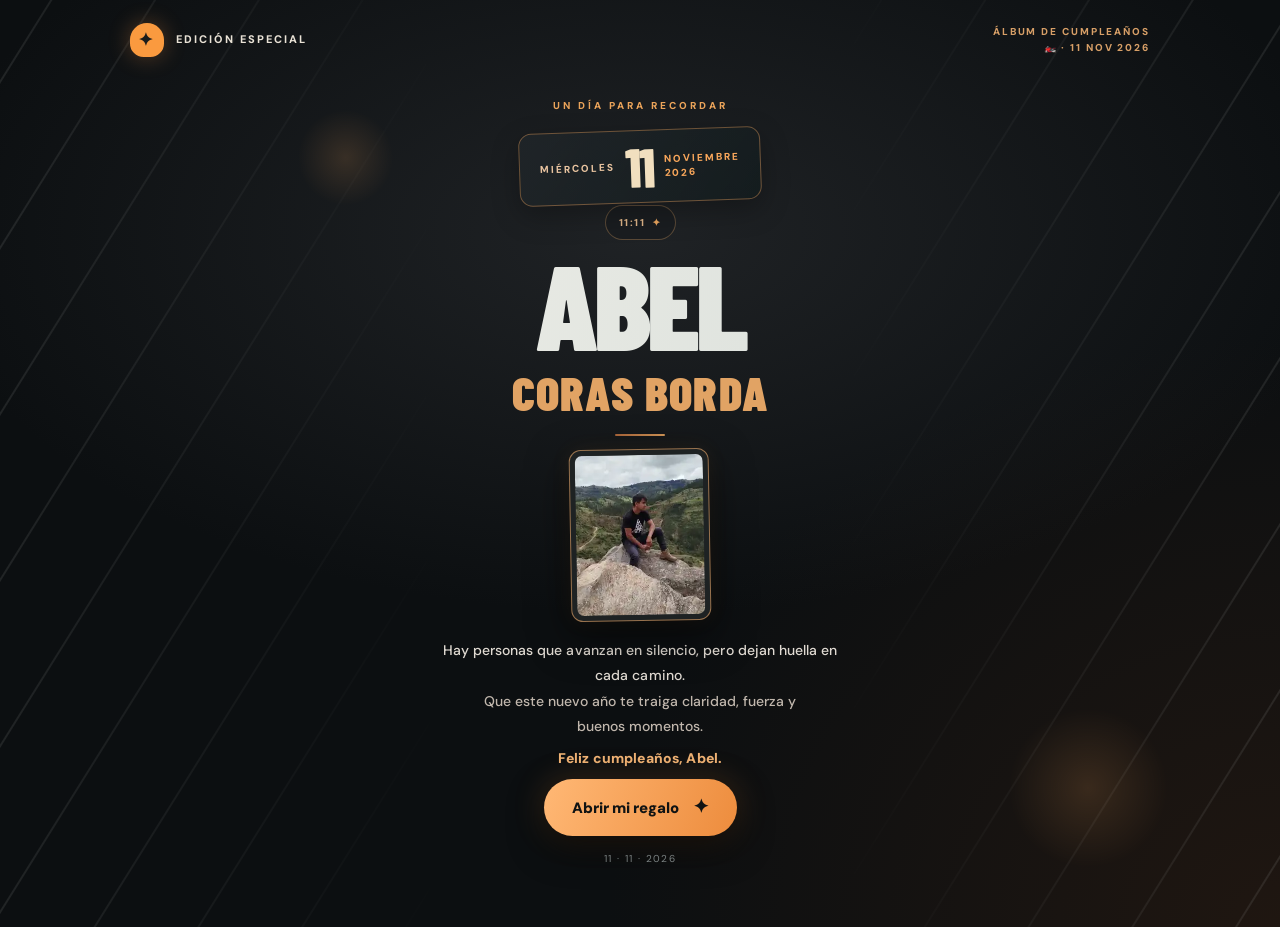
==== tarjeta-cumpleanos/index.html @ 33712436 "feat: iniciar Linda Rosita al abrir regalo con reproductor visible de esquina" ====
<!doctype html>
<html lang="es">
<head>
<meta charset="utf-8">
<meta name="viewport" content="width=device-width,initial-scale=1,viewport-fit=cover">
<meta name="theme-color" content="#101213">
<meta name="description" content="Álbum de cumpleaños para Abel Coras Borda · 11 de noviembre de 2026.">
<meta property="og:type" content="website">
<meta property="og:title" content="¡Feliz cumpleaños, Abel Coras Borda! 🏍️">
<meta property="og:description" content="11 de noviembre de 2026 · Un álbum fotográfico especial para Abel.">
<meta property="og:image" content="https://ayarang.github.io/cumpleanos-abel-coras-borda/tarjeta-cumpleanos/assets/album-abel.webp">
<title>Abel Coras Borda · Álbum de cumpleaños 🏍️</title>
<link rel="preconnect" href="https://fonts.googleapis.com">
<link rel="preconnect" href="https://fonts.gstatic.com" crossorigin>
<link href="https://fonts.googleapis.com/css2?family=Barlow+Condensed:wght@600;700;800;900&family=DM+Sans:wght@400;500;600;700;800&display=swap" rel="stylesheet">
<link rel="preload" href="assets/abel-portada.webp" as="image" type="image/webp" fetchpriority="high">
<link rel="stylesheet" href="css/styles.css">
<link rel="stylesheet" href="css/birthday.css">
<link rel="stylesheet" href="css/celebration.css">
<link rel="stylesheet" href="css/music.css">
</head>
<body>
<canvas id="burst" aria-hidden="true"></canvas>
<div class="gift-reveal" id="gift-reveal" aria-hidden="true" hidden>
  <span class="gift-reveal__symbol">✦</span>
  <span class="gift-reveal__label">UN REGALO PARA ABEL</span>
</div>
<div class="layout">
 <header class="topbar">
  <div class="brand"><span class="brand-mark" aria-hidden="true">✦</span>EDICIÓN ESPECIAL</div>
  <div class="edition">ÁLBUM DE CUMPLEAÑOS<br>🏍️ · 11 NOV 2026</div>
 </header>
 <section class="cover" id="cover" aria-labelledby="cover-name">
  <div class="cover-inner">
   <p class="cover-eyebrow">Un día para recordar</p>
   <time class="birthday-date" datetime="2026-11-11"><span>MIÉRCOLES</span><strong>11</strong><span>NOVIEMBRE<br>2026</span></time>
   <div class="secret-date-wrap">
     <button class="secret-time" id="secret-1111" type="button" aria-expanded="false" aria-controls="secret-phrase" aria-label="Descubrir detalle secreto del 11:11">11:11 <span aria-hidden="true">✦</span></button>
     <p class="secret-phrase" id="secret-phrase" hidden>Que nunca te falten caminos por descubrir.</p>
   </div>
   <h1 id="cover-name"><span>ABEL</span><span class="surname">CORAS BORDA</span></h1>
   <div class="rule"></div>
   <figure class="cover-portrait">
     <img src="assets/abel-portada.webp" width="240" height="300" alt="Abel sentado en una roca frente a un paisaje de montañas" fetchpriority="high" decoding="async">
   </figure>
   <p class="cover-reflection">Hay personas que avanzan en silencio, pero dejan huella en cada camino.<br><span>Que este nuevo año te traiga claridad, fuerza y buenos momentos.</span></p>
   <p class="cover-wish">Feliz cumpleaños, Abel.</p>
   <button class="cta" id="open-album" type="button">Abrir mi regalo <span aria-hidden="true">✦</span></button>
   <p class="cover-foot">11 · 11 · 2026</p>
  </div>
 </section>
 <main class="album" id="album" hidden aria-labelledby="album-title">
  <div class="road-trace" aria-hidden="true">
    <svg viewBox="0 0 520 58" preserveAspectRatio="xMidYMid meet" focusable="false">
      <path d="M7 44 C80 5 149 56 228 23 S373 4 513 39"/>
    </svg>
    <span>LA RUTA CONTINÚA</span>
  </div>
  <div class="album-head"><span class="overline">11 DE NOVIEMBRE DE 2026 · EDICIÓN ESPECIAL</span><h2 id="album-title" tabindex="-1">Feliz cumpleaños, <span>Abel.</span></h2></div>
  <figure class="album-image">
    <button type="button" id="zoom-album" class="album-zoom-button" aria-label="Ampliar collage de Abel en pantalla completa">
      <img src="assets/album-abel.webp" width="1122" height="1402" alt="Collage de cuatro fotografías de Abel en la montaña, con motivos de motos y carretera" decoding="async" loading="lazy">
      <span class="zoom-mark" aria-hidden="true">⤢</span>
    </button>
  </figure>
  <p class="album-hint">Toca la foto para ampliarla <span aria-hidden="true">↗</span><br><span>Desliza hacia abajo para pedir un deseo</span> <span aria-hidden="true">↓</span></p>
  <section class="wish-section" id="deseo" aria-labelledby="wish-title">
    <div class="wish-arc" aria-hidden="true"><span>✦</span></div>
    <p class="wish-kicker">UN NUEVO CAMINO COMIENZA</p>
    <h3 id="wish-title">Un deseo para Abel.</h3>
    <p class="wish-instruction" id="wish-instruction">Toca la torta o sopla las velas para pedir un deseo.</p>
    <div class="cake-scene" id="cake-scene" role="button" tabindex="0" aria-pressed="false" aria-label="Soplar las velas de la torta">
      <span class="cake-glow" aria-hidden="true"></span>
      <svg class="cake-svg" viewBox="0 0 420 300" role="img" aria-labelledby="cake-svg-title">
        <title id="cake-svg-title">Torta de cumpleaños con tres velas encendidas</title>
        <defs>
          <linearGradient id="cake-side" x1="0" y1="0" x2="1" y2="1">
            <stop offset="0" stop-color="#6f4942"/>
            <stop offset="0.52" stop-color="#4b2b2c"/>
            <stop offset="1" stop-color="#34252a"/>
          </linearGradient>
          <linearGradient id="cake-icing" x1="0" y1="0" x2="1" y2="1">
            <stop offset="0" stop-color="#ffedc8"/>
            <stop offset="1" stop-color="#d3a56f"/>
          </linearGradient>
          <radialGradient id="flame-gold" cx=".5" cy=".75" r=".7">
            <stop offset="0" stop-color="#fffde0"/>
            <stop offset=".5" stop-color="#ffd171"/>
            <stop offset="1" stop-color="#f38940"/>
          </radialGradient>
        </defs>
        <ellipse cx="210" cy="265" rx="164" ry="18" fill="#090b0d" opacity=".6"/>
        <path d="M64 149v84c0 22 66 43 146 43s146-21 146-43v-84z" fill="url(#cake-side)" stroke="#b78455" stroke-width="2"/>
        <ellipse cx="210" cy="151" rx="146" ry="42" fill="#d29a5b"/>
        <ellipse cx="210" cy="142" rx="142" ry="39" fill="url(#cake-icing)"/>
        <path d="M70 155q21 55 46 9t51 7t45-5t50 2t50-6t36-7" fill="none" stroke="#efdcba" stroke-width="18" stroke-linecap="round"/>
        <g fill="#dca76c">
          <ellipse cx="119" cy="230" rx="7" ry="3"/><ellipse cx="177" cy="246" rx="7" ry="3"/>
          <ellipse cx="247" cy="246" rx="7" ry="3"/><ellipse cx="309" cy="228" rx="7" ry="3"/>
        </g>
        <g stroke-width="11" stroke-linecap="round">
          <path d="M162 121V86" stroke="#d1a869"/>
          <path d="M210 109V67" stroke="#8eb3ab"/>
          <path d="M258 121V86" stroke="#d1a869"/>
        </g>
        <g stroke="#fff7e5" stroke-width="3" stroke-linecap="round">
          <path d="M162 121V86"/><path d="M210 109V67"/><path d="M258 121V86"/>
        </g>
        <g class="cake-flames" id="cake-flames">
          <path class="candle-flame" style="--delay:-.25s" d="M162 68c-16 18-10 28 0 30c12-4 15-13 0-30z" fill="url(#flame-gold)"/>
          <path class="candle-flame" style="--delay:-.75s" d="M210 43c-17 17-11 28 0 30c12-4 15-13 0-30z" fill="url(#flame-gold)"/>
          <path class="candle-flame" style="--delay:-1.35s" d="M258 68c-16 18-10 28 0 30c12-4 15-13 0-30z" fill="url(#flame-gold)"/>
        </g>
        <g class="cake-smoke" aria-hidden="true">
          <path class="smoke-wisp smoke-wisp--1" d="M162 88 C145 72 181 61 160 44 C151 35 159 25 166 20"/>
          <path class="smoke-wisp smoke-wisp--2" d="M210 66 C194 50 227 43 207 26 C199 18 207 13 214 7"/>
          <path class="smoke-wisp smoke-wisp--3" d="M258 88 C241 72 277 61 256 44 C247 35 255 25 262 20"/>
        </g>
        <text x="210" y="208" text-anchor="middle" font-family="Barlow Condensed,Impact,sans-serif" font-size="27" font-weight="800" letter-spacing="3" fill="#ffe4b7">ABEL</text>
        <text x="210" y="232" text-anchor="middle" font-family="DM Sans,Arial,sans-serif" font-size="10" font-weight="700" letter-spacing="4" fill="#d7b08b">11 · 11 · 2026</text>
      </svg>
      <span class="cake-spark cake-spark--one" aria-hidden="true">✦</span>
      <span class="cake-spark cake-spark--two" aria-hidden="true">✧</span>
      <span class="cake-spark cake-spark--three" aria-hidden="true">✦</span>
    </div>
    <button class="cta wish-button" type="button" id="blow-candles">
      <span id="blow-label">Soplar las velas</span><span aria-hidden="true">✦</span>
    </button>
    <div id="wish-result" class="wish-result" role="status" aria-live="polite" hidden>
      <p>Que nunca te falte el valor para seguir tu propio camino. Los mejores destinos todavía están por descubrirse.</p>
      <strong>Feliz cumpleaños, Abel. 🏍️</strong>
    </div>
  </section>
  <p class="credit">ABEL CORAS BORDA · 11 NOVIEMBRE 2026</p>
 </main>
</div>
<dialog id="album-modal" class="album-modal" aria-label="Collage de Abel ampliado">
  <button type="button" class="album-modal-close" id="close-album" aria-label="Cerrar imagen ampliada">✕</button>
  <div class="album-modal-inner">
    <img src="assets/album-abel.webp" width="1122" height="1402" loading="lazy" decoding="async" alt="Collage completo del álbum de cumpleaños de Abel">
    <a class="modal-download" href="assets/album-abel.webp" download="Album-Abel-Coras-Borda.webp">Descargar imagen <span aria-hidden="true">↓</span></a>
  </div>
</dialog>
<button class="music-float" id="music-toggle" type="button" aria-expanded="false" aria-controls="music-corner" aria-label="Abrir música Linda Rosita" title="Abrir música" hidden>
  <span aria-hidden="true">♫</span>
</button>
<section class="music-corner" id="music-corner" aria-label="Música de Linda Rosita" hidden>
  <div class="music-corner__top">
    <div class="music-corner__title"><span class="music-corner__note" aria-hidden="true">♫</span><span><strong>Linda Rosita</strong><small>Chinito del Ande</small></span></div>
    <button class="music-corner__close" id="music-close" type="button" aria-label="Cerrar y detener la música">✕</button>
  </div>
  <div class="music-corner__player" id="music-frame-slot" aria-label="Reproductor visible de YouTube"></div>
  <div class="music-corner__bottom">
    <span>Si no suena, pulsa ▶</span>
    <a href="https://www.youtube.com/watch?v=d2_XXIqX1No&t=24s" target="_blank" rel="noopener noreferrer">YouTube ↗</a>
  </div>
</section>
<p class="toast" id="toast" role="status" hidden></p>
<script type="module" src="js/app.js"></script>
</body>
</html>
---- tarjeta-cumpleanos/css/styles.css ----
:root{color-scheme:dark;--black:#0c0f11;--ash:#24272a;--smoke:#9ba1a4;--orange:#fa9a3f;--paper:#f5f2e8}
*{box-sizing:border-box}
html{scroll-behavior:smooth}
body{margin:0;min-height:100svh;overflow-x:hidden;background:#0c0f11;color:var(--paper);font:400 15px/1.6 "DM Sans",sans-serif}
[hidden]{display:none!important}
button{font:inherit;cursor:pointer;touch-action:manipulation}
button:focus-visible,a:focus-visible{outline:3px solid var(--orange);outline-offset:4px}
img{display:block;max-width:100%}
a{color:inherit}
#burst{position:fixed;inset:0;width:100vw;height:100vh;pointer-events:none;z-index:30}
.layout{min-height:100svh;position:relative;isolation:isolate;overflow:hidden;background:radial-gradient(ellipse 75% 55% at 50% 25%,#383b3f70,transparent 75%),radial-gradient(ellipse 70% 85% at 100% 100%,#38201170,transparent 75%),#0c0f11}
.layout::before{content:"";position:absolute;inset:0;z-index:0;opacity:.13;pointer-events:none;background:repeating-linear-gradient(122deg,transparent 0 42px,#adb0ad 43px,#adb0ad 44px,transparent 45px 88px);mask-image:linear-gradient(90deg,#000,transparent 35%,transparent 65%,#000)}
.layout::after{content:"";position:absolute;inset:0;z-index:0;pointer-events:none;opacity:.14;background:radial-gradient(circle at 27% 17%,#ffad60,transparent 4%),radial-gradient(circle at 85% 85%,#ffae61,transparent 6%)}
.topbar{position:relative;z-index:2;max-width:1120px;margin:auto;padding:23px clamp(18px,5vw,50px);display:flex;justify-content:space-between;align-items:center;gap:14px}
.brand{display:flex;align-items:center;gap:12px;font-size:11px;letter-spacing:.19em;font-weight:800;text-transform:uppercase;color:#e9e2d6}
.brand-mark{display:grid;place-items:center;width:34px;height:34px;background:var(--orange);color:#1b1c1b;border-radius:50% 50% 40% 40%;font-size:18px;box-shadow:0 0 22px #ff9d4b4d}
.topbar .edition{font-size:10px;color:#d79f67;font-weight:800;letter-spacing:.19em;text-transform:uppercase;text-align:right}
.cover{min-height:calc(100svh - 83px);position:relative;z-index:1;display:grid;place-items:center;padding:30px 20px 65px;text-align:center}
.cover-inner{width:min(100%,930px)}
.cover-eyebrow{color:#eba45a;letter-spacing:.3em;text-transform:uppercase;font-size:10px;font-weight:800;margin:0 0 7px}
.cover h1{font:900 clamp(79px,16vw,180px)/.79 "Barlow Condensed",Impact,sans-serif;letter-spacing:-.04em;color:#f4f1eb;margin:15px auto 0}
.cover h1 span{display:block;background:linear-gradient(110deg,#f1f0e9,#d6ddd9);background-clip:text;-webkit-background-clip:text;color:transparent}
.cover h1 .surname{font-size:clamp(30px,6.2vw,69px);line-height:1.1;letter-spacing:.025em;margin-top:17px;color:#e1a364;background:none}
.rule{width:76px;height:3px;border-radius:30px;margin:20px auto 20px;background:linear-gradient(90deg,#ce7943,#ffb567)}
.cover-sub{font-size:11px;color:#aba9a6;letter-spacing:.26em;text-transform:uppercase;font-weight:800}
.thumb-frame{position:relative;max-width:255px;margin:23px auto 23px;filter:drop-shadow(0 15px 26px #000a);transform:rotate(-5deg);transition:transform .4s}
.thumb-frame::before{content:"";position:absolute;z-index:-1;inset:-10px;border:1px solid #ff9d51a6;transform:rotate(8deg)}
.thumb-frame img{border:5px solid #e9e1d0;width:100%;aspect-ratio:4/5;object-fit:cover;filter:saturate(.78) brightness(.75)}
.cover:hover .thumb-frame{transform:rotate(-2deg) translateY(-2px)}
.cta{border:0;border-radius:100px;padding:15px 28px;min-height:54px;display:inline-flex;align-items:center;gap:14px;justify-content:center;background:linear-gradient(112deg,#ffb875,#ed8c3d);color:#101313;font-weight:900;box-shadow:0 12px 35px #0009,0 0 32px #fa983c36;transition:transform .2s,filter .2s}
.cta:hover{transform:translateY(-2px);filter:brightness(1.06)}
.cta:active{transform:translateY(1px)}
.cta span{font-size:19px}
.cover-foot{margin-top:18px;font-size:10px;color:#7b8282;letter-spacing:.14em}
.album{position:relative;z-index:2;min-height:100svh;padding:5px 18px 68px;display:flex;flex-direction:column;align-items:center;text-align:center}
.album-head{padding:11px 5px 10px}
.album-head .overline{display:block;color:#e79e58;font-size:10px;font-weight:800;letter-spacing:.29em;text-transform:uppercase}
.album-head h2{font:800 clamp(37px,8vw,70px)/1 "Barlow Condensed",Impact,sans-serif;text-transform:uppercase;letter-spacing:.02em;margin:7px 0 0}
.album-head h2 span{color:#f7a052}
.album-image{position:relative;isolation:isolate;width:min(100%,550px);margin:25px auto 13px;border:1px solid #e6984c8a;padding:6px;background:#202325;box-shadow:0 26px 80px #000c,0 0 70px #fa883316}
.album-image::before{content:"";position:absolute;inset:-16px;z-index:-1;background:linear-gradient(125deg,#d1824d55,#6c6c6c33,#ca7b3b44);filter:blur(26px)}
.album-image img{display:block;width:100%;height:auto;aspect-ratio:561/701;object-fit:contain}
.album-actions{display:flex;gap:11px;justify-content:center;align-items:center;flex-wrap:wrap;margin:22px auto 0}
.secondary{border:1px solid #f7a75b65;background:#252627;color:#e8ded1;border-radius:100px;padding:12px 19px;min-height:44px;font-size:12px;font-weight:800;transition:background .2s}
.secondary:hover{background:#3a3530}
.credit{font-size:10px;letter-spacing:.15em;text-transform:uppercase;color:#848787;margin:24px auto 0}
.toast{position:fixed;z-index:70;bottom:max(20px,env(safe-area-inset-bottom));left:50%;transform:translateX(-50%);font-size:12px;font-weight:900;color:#1c1c1b;background:#ffb471;border-radius:100px;padding:11px 20px;white-space:nowrap;box-shadow:0 12px 40px #0008}
.album.show{animation:rise .55s ease both}
@keyframes rise{from{opacity:0;transform:translateY(20px) scale(.98)}to{opacity:1;transform:none}}
@media(max-width:450px){.topbar{padding:18px 17px}.brand{font-size:10px;letter-spacing:.12em}.topbar .edition{font-size:9px}.cover{padding:10px 17px 54px}.cover h1{font-size:clamp(74px,23vw,112px)}.cover h1 .surname{font-size:clamp(27px,9vw,45px)}.thumb-frame{max-width:195px;margin-top:20px;margin-bottom:23px}.album-head h2{font-size:clamp(38px,12vw,58px)}.album-image{margin-top:18px}}
@media(prefers-reduced-motion:reduce){html{scroll-behavior:auto}.album.show,.thumb-frame,.cta{animation:none;transition:none}}


/* Portada sobria — una fotografía pequeña y texto reflexivo.
   Recorte del panel fotográfico principal del collage ya guardado, sin duplicar imágenes. */
.cover{padding-top:18px;padding-bottom:50px}
.cover h1{font-size:clamp(78px,11vw,120px);line-height:.87;margin-top:11px}
.cover h1 .surname{font-size:clamp(27px,5vw,48px);margin-top:11px}
.cover .rule{margin:15px auto 12px;width:50px;height:2px;opacity:.8}
.thumb-frame.cover-photo{
 position:relative;width:148px;height:143px;max-width:none;
 overflow:hidden;margin:13px auto 18px;padding:0;transform:none!important;
 border-radius:10px;border:1px solid rgba(235,178,110,.65);
 background:#111719;filter:none;box-shadow:0 12px 33px rgba(0,0,0,.43);
}
.thumb-frame.cover-photo::before{content:none}
.thumb-frame.cover-photo img{
 position:absolute;top:-14px;left:50%;width:368px;max-width:none;height:auto;
 aspect-ratio:auto;object-fit:initial;transform:translateX(-50%);
 border:0;filter:saturate(.93) brightness(.94);
}
.cover:hover .thumb-frame.cover-photo{transform:none}
.cover-reflection{
 max-width:440px;margin:4px auto 6px;padding:0 8px;
 font-size:clamp(12px,2.6vw,14px);line-height:1.8;font-weight:500;
 letter-spacing:.003em;color:#e0dad2;text-wrap:pretty;
}
.cover-reflection span{color:#c1b7ad}
.cover-wish{margin:8px auto 10px;font-size:14px;font-weight:800;letter-spacing:.01em;color:#f1b476}
.cover .birthday-countdown{min-height:20px;margin:6px auto 13px}
.cover .cta{min-height:48px;padding:13px 28px}
.cover .cover-foot{margin-top:15px}
@media(max-width:450px){
 .cover{padding:8px 16px 36px}
 .cover h1{font-size:clamp(69px,18vw,83px)}
 .cover h1 .surname{font-size:clamp(27px,8vw,36px);margin-top:9px}
 .thumb-frame.cover-photo{width:124px;height:126px;margin:13px auto 14px}
 .thumb-frame.cover-photo img{width:315px}
 .cover-reflection{max-width:355px;font-size:12px;line-height:1.65}
 .cover-wish{font-size:13px}
 .cover .birthday-countdown{font-size:9px;margin-bottom:12px}
}
@media(max-height:720px) and (max-width:600px){
 .cover{padding-top:6px;padding-bottom:24px}
 .cover h1{font-size:clamp(58px,17vw,73px)}
 .thumb-frame.cover-photo{width:112px;height:116px;margin:9px auto}
 .thumb-frame.cover-photo img{width:280px}
 .cover-reflection{font-size:11px;line-height:1.6}
 .cover .birthday-countdown{margin-bottom:7px}
}


/* Portada con foto original; el collage solo se muestra al abrir el álbum. */
.cover-portrait{
 display:block;width:140px;margin:13px auto 17px;padding:5px;
 background:#1e2223;border:1px solid #d79b65a8;
 border-radius:12px;box-shadow:0 15px 42px #0008,0 0 20px #ed9c3d15;
 transform:rotate(-1deg);
}
.cover-portrait img{width:100%;height:auto;aspect-ratio:4/5;object-fit:cover;display:block;border-radius:7px;filter:saturate(.94)}
/* Una carretera que aparece brevemente al revelar el álbum */
.cover.is-exiting{animation:cover-exit .40s ease-in forwards;pointer-events:none}
.cover.is-exiting::after{
 content:"";position:absolute;z-index:10;left:50%;bottom:19%;
 width:min(720px,95vw);height:105px;
 border-bottom:3px solid #f6a04b;border-radius:50%;
 box-shadow:0 5px 18px #ef8f3055;
 animation:road-reveal .42s ease-out both;pointer-events:none
}
@keyframes road-reveal{
 from{opacity:0;transform:translateX(-50%) scaleX(.25) rotate(-7deg)}
 45%{opacity:.96}
 to{opacity:0;transform:translateX(-50%) scaleX(1) rotate(-7deg)}
}
@keyframes cover-exit{from{opacity:1}to{opacity:0}}
/* Imagen ampliable, con indicador visible pero sin texto sobre las fotografías. */
.album-zoom-button{position:relative;display:block;width:100%;padding:0;margin:0;border:0;background:transparent;text-align:inherit;border-radius:0}
.album-zoom-button img{width:100%;height:auto;display:block;max-width:none}
.zoom-mark{
 position:absolute;right:12px;top:12px;display:grid;place-items:center;
 width:41px;height:41px;border-radius:50%;
 background:#0d1112d8;border:1px solid #eea15b8c;color:#f6d8b8;
 font-size:25px;line-height:1;backdrop-filter:blur(6px)
}
.album-zoom-button:focus-visible{outline:3px solid #f5a752;outline-offset:5px}
.album-download{display:inline-flex;align-items:center;justify-content:center;text-decoration:none;min-height:44px}
/* Visor a tamaño de pantalla, apto para gestos de ampliación del navegador */
.album-modal{
 max-width:100vw;max-height:100dvh;width:100vw;height:100dvh;
 margin:auto;box-sizing:border-box;padding:64px 15px 20px;
 background:#090b0ef7;color:#f6f0e9;border:0;
 overflow:auto;text-align:center
}
.album-modal::backdrop{background:#030505ec;backdrop-filter:blur(8px)}
.album-modal-inner{min-height:calc(100dvh - 95px);display:flex;flex-direction:column;align-items:center;justify-content:flex-start;gap:17px}
.album-modal-inner img{display:block;max-width:min(850px,100%);max-height:calc(100dvh - 175px);width:auto;height:auto;object-fit:contain;box-shadow:0 16px 58px #000a}
.album-modal-close{position:fixed;z-index:3;right:max(15px,env(safe-area-inset-right));top:max(12px,env(safe-area-inset-top));width:44px;height:44px;border:1px solid #e8ba806e;border-radius:50%;background:#272b2c;color:#fff;font-size:18px}
.album-modal .album-download{margin-bottom:10px}
body.album-open{overflow:hidden}
@media(max-width:450px){
 .cover-portrait{width:124px;margin:11px auto 13px}
 .album-modal{padding:65px 10px 22px}
 .album-modal-inner img{max-height:calc(100dvh - 180px)}
 .album-actions{gap:9px}
 .album-actions .secondary{min-height:45px}
}
@media(max-height:720px) and (max-width:600px){.cover-portrait{width:104px;margin:8px auto 9px}}
@media(prefers-reduced-motion:reduce){.cover.is-exiting,.cover.is-exiting::after{animation:none!important}}

/* Versión ligera: contenido sin barras de navegación ni botones redundantes. */
.album{padding-bottom:42px}
.album.show{animation:rise .22s ease-out both}
.album-image{margin-bottom:5px}
.album-hint{margin:6px auto 0;padding:0 6px;color:#c2aca0;font-size:12px;line-height:1.85;letter-spacing:.02em}
.album-hint>span:nth-child(2){color:#8f9493}
.modal-download{font-size:12px;color:#eac39c;text-decoration:none;border-bottom:1px solid #b88b5c;padding:8px 5px;min-height:38px}
.modal-download:focus-visible{outline:2px solid #eaa15c;outline-offset:3px}
#burst{contain:strict}
@media(max-width:600px){
 .album{padding-inline:13px;padding-bottom:30px}
 .album-image{max-width:500px;margin-top:12px}
 .album-head{padding-top:7px}
 .album-hint{font-size:11px;margin:4px auto 0}
 .album-zoom-button img{content-visibility:auto}
 .layout::before{display:none}
 .cover-portrait{box-shadow:0 7px 22px #0007}
}
@media(prefers-reduced-motion:reduce){.album.show{animation:none}}


/* Render ligero: evita decorar repetidamente elementos fuera de pantalla. */
@media(max-width:600px){
 .album-image{box-shadow:0 8px 27px #0008;max-width:100%}
 .album-image::before{display:none}
 .album-zoom-button img{content-visibility:visible}
 .layout::after{display:none}
}


/* El 11:11 no es un contador: revela un detalle pequeño al tocarlo. */
.secret-date-wrap{display:flex;flex-direction:column;align-items:center;gap:5px;margin:-1px auto 11px}
.secret-time{
 display:inline-flex;align-items:center;justify-content:center;gap:7px;
 padding:5px 13px;border:1px solid #edb16e4d;border-radius:999px;
 background:#181c1eaa;color:#dfb588;font-size:10px;
 letter-spacing:.15em;font-weight:800;min-height:35px;
 transition:background .16s,border-color .16s
}
.secret-time span{color:#eaa65f}
.secret-time:hover,.secret-time[aria-expanded="true"]{background:#292521;border-color:#d8a06d}
.secret-phrase{max-width:330px;margin:0 auto 4px;text-align:center;color:#e0c8a7;font-size:11px;line-height:1.6}
.secret-phrase:not([hidden]){animation:secret-appear .20s ease-out both}
@keyframes secret-appear{from{opacity:0;transform:translateY(-4px)}to{opacity:1;transform:translateY(0)}}
/* Carretera minimalista: se traza una vez al abrir, sin esperar al efecto. */
.road-trace{height:48px;margin:0 auto 2px;max-width:500px;text-align:center;pointer-events:none;overflow:hidden}
.road-trace svg{display:block;width:min(100%,500px);height:32px;margin:0 auto}
.road-trace path{stroke:#ec9852;fill:none;stroke-width:2;stroke-linecap:round;stroke-dasharray:780;stroke-dashoffset:0;opacity:.75}
.album.is-revealed .road-trace path{animation:trace-road .82s cubic-bezier(.22,.7,.18,1) both}
.road-trace span{position:relative;top:-6px;display:block;font-size:9px;letter-spacing:.27em;color:#ad8867;font-weight:800}
@keyframes trace-road{0%{stroke-dashoffset:780;opacity:.1}80%{stroke-dashoffset:0;opacity:.9}100%{stroke-dashoffset:0;opacity:.7}}
/* Profundidad ligera solo al pasar el ratón, sin trabajo continuo en Android. */
.album-zoom-button{overflow:hidden;isolation:isolate}
.album-zoom-button img{transition:transform .27s ease-out;transform:scale(1)}
@media(hover:hover) and (pointer:fine){
 .album-zoom-button:hover img{transform:scale(1.016)}
 .album-zoom-button:hover .zoom-mark{background:#38231cf0}
}
.album-modal[open] .album-modal-inner img{animation:album-photo-reveal .18s ease-out both}
@keyframes album-photo-reveal{from{opacity:.83;transform:scale(.985)}to{opacity:1;transform:scale(1)}}
@media(max-width:420px){
 .secret-date-wrap{margin-bottom:7px}
 .road-trace{height:43px}
 .road-trace svg{height:29px}
}
@media(prefers-reduced-motion:reduce){
 .secret-phrase:not([hidden]),.album.is-revealed .road-trace path,.album-modal[open] .album-modal-inner img{animation:none}
 .album-zoom-button img{transition:none}
}
---- tarjeta-cumpleanos/css/birthday.css ----
/* Fecha especial para Abel — 11 de noviembre de 2026, hora de Perú. */
.birthday-date{display:inline-flex;align-items:center;justify-content:center;gap:11px;padding:8px 20px;margin:9px auto 3px;border:1px solid #e29c5a6b;border-radius:13px;background:linear-gradient(130deg,#22282caa,#131c1ed5);box-shadow:0 10px 28px #0004;color:#f9a75b;font-weight:800;letter-spacing:.13em;transform:rotate(-2deg)}
.birthday-date strong{color:#f1dfbf;font:800 clamp(39px,7vw,55px)/1 "Barlow Condensed",Impact,sans-serif;letter-spacing:-.04em}
.birthday-date span{font-size:10px;line-height:1.38}
.birthday-date span:first-child{color:#e9c4a0}
.birthday-date span:last-child{text-align:left}
.birthday-countdown{min-height:26px;margin:6px auto 0;font-size:11px;color:#e8b883;font-weight:800;letter-spacing:.085em}
body.abel-birthday .birthday-date{border-color:#ffcc86;background:linear-gradient(120deg,#4b3424c4,#2b2d2e);box-shadow:0 0 33px #ff983143}
body.abel-birthday .birthday-countdown{color:#f8cea0}
@media(max-width:450px){.birthday-date{margin:7px auto 2px;gap:9px;padding:7px 14px}.birthday-date strong{font-size:42px}.birthday-date span{font-size:9px}.birthday-countdown{font-size:10px}}
---- tarjeta-cumpleanos/css/celebration.css ----
/* Sección final: torta y un deseo, sin cargar visualmente la portada. */
.wish-section{
  position:relative;isolation:isolate;
  width:min(100%,690px);margin:55px auto 12px;padding:32px 18px 38px;
  border-top:1px solid rgba(238,172,95,.28);
  border-radius:24px;
  text-align:center;
  background:radial-gradient(ellipse at 50% 44%,rgba(218,129,56,.11),transparent 62%);
}
.wish-arc{height:28px;display:flex;align-items:center;justify-content:center;color:#dba25e;margin:0 auto 5px}
.wish-arc::before,.wish-arc::after{content:'';width:60px;height:1px;background:linear-gradient(90deg,transparent,#9d6f47)}
.wish-arc::after{transform:rotate(180deg)}
.wish-arc span{font-size:16px;padding:0 14px}
.wish-kicker{font-size:10px;letter-spacing:.23em;color:#e4a25c;font-weight:800;margin:4px auto 8px}
.wish-section h3{font:800 clamp(36px,7.5vw,58px)/1.02 "Barlow Condensed",Impact,sans-serif;color:#f6f0e8;letter-spacing:.015em;margin:0}
.wish-instruction{font-size:13px;color:#b3aaa1;margin:8px 0 4px}
.cake-scene{position:relative;width:min(100%,420px);margin:0 auto}
.cake-glow{position:absolute;inset:18% 20% 15%;background:#d58e5544;border-radius:50%;filter:blur(36px);pointer-events:none}
.cake-svg{position:relative;display:block;width:100%;height:auto;filter:drop-shadow(0 19px 22px #0009)}
.cake-flames{filter:drop-shadow(0 0 8px #f8ab60aa);transition:opacity .35s ease}
.candle-flame{animation:candle-flicker 1.5s ease-in-out infinite alternate;animation-delay:var(--delay);transform-box:fill-box;transform-origin:50% 100%}
.cake-scene.candles-out .cake-flames{opacity:0}
.cake-spark{position:absolute;color:#edb46c;font-size:22px;opacity:.62;animation:star-breathe 3.5s ease-in-out infinite}
.cake-spark--one{top:20%;left:4%}.cake-spark--two{top:29%;right:6%;animation-delay:-.8s}
.cake-spark--three{bottom:22%;right:1%;font-size:14px;animation-delay:-1.7s}
.cake-scene.candles-out .cake-spark{opacity:.3}
.wish-button{min-height:51px;margin:0 auto}
.wish-result{color:#f0c88e;font-size:clamp(13px,2.7vw,15px);font-weight:700;line-height:1.65;margin:18px auto 0;max-width:420px}
@keyframes candle-flicker{0%{transform:rotate(-6deg) scaleY(.91)}100%{transform:rotate(6deg) scaleY(1.06)}}
@keyframes star-breathe{50%{opacity:.2;transform:scale(.78)}}
/* Reproductor de piano, flotando lejos de los controles principales. */
.piano-float{
 position:fixed;z-index:45;left:max(14px,env(safe-area-inset-left));
 bottom:max(15px,env(safe-area-inset-bottom));
 display:inline-flex;align-items:center;gap:10px;justify-content:center;
 max-width:calc(100vw - 28px);min-height:48px;padding:8px 16px 8px 9px;
 border:1px solid rgba(232,176,104,.62);border-radius:100px;
 background:rgba(20,24,26,.93);color:#f6e5cd;
 box-shadow:0 12px 35px #0009;backdrop-filter:blur(14px);
 font-size:12px;font-weight:800;letter-spacing:.015em;
 transition:background .22s,border-color .22s;
}
.piano-float__icon{display:grid;place-items:center;flex:none;width:31px;height:31px;border-radius:50%;background:linear-gradient(130deg,#ebad6a,#b97840);color:#161618;font-size:18px}
.piano-float__status{color:#e8ac6a;font-size:14px}
.piano-float.is-playing{border-color:#f0c18a;background:rgba(37,31,26,.95)}
.piano-float.is-playing .piano-float__icon{animation:piano-pulse 2.1s ease-in-out infinite}
.piano-float:hover{background:rgba(49,44,38,.98)}
@keyframes piano-pulse{50%{box-shadow:0 0 0 5px #eeb27024}}
@media(max-width:430px){
 .wish-section{padding:22px 9px 35px;margin-top:42px}
 .wish-section h3{font-size:42px}
 .wish-instruction{font-size:12px}
 .piano-float{min-height:44px;padding:7px 12px 7px 7px;gap:8px;font-size:11px}
 .piano-float__icon{width:29px;height:29px}
}
@media(prefers-reduced-motion:reduce){
 .candle-flame,.cake-spark,.piano-float.is-playing .piano-float__icon{animation:none}
 .cake-flames{transition:none}
}

/* La torta también responde al toque directo: un botón extra no es obligatorio. */
.cake-scene[role="button"]{cursor:pointer;touch-action:manipulation;outline-offset:0;border-radius:20px}
.cake-scene[role="button"]:focus-visible{outline:3px solid #e8b47d;outline-offset:-5px}
.cake-scene[role="button"]:active{transform:scale(.992)}
@media(max-width:600px){
 .cake-glow{filter:blur(18px)}
 .cake-svg{filter:drop-shadow(0 9px 13px #0008)}
 .piano-float{backdrop-filter:none;box-shadow:0 7px 19px #0009}
 .wish-section{margin-top:32px;padding-bottom:28px}
}


/* Último detalle: humo breve sobre las tres velas cuando se apagan. */
.cake-smoke{opacity:0;pointer-events:none}
.smoke-wisp{fill:none;stroke:#e7dfd3;stroke-width:3;stroke-linecap:round;opacity:0}
.cake-scene.candles-out .cake-smoke{opacity:1}
.cake-scene.candles-out .smoke-wisp{
  animation:smoke-rise 1.75s ease-out both;
  transform-box:fill-box;transform-origin:50% 100%;
}
.cake-scene.candles-out .smoke-wisp--2{animation-delay:.10s}
.cake-scene.candles-out .smoke-wisp--3{animation-delay:.18s}
@keyframes smoke-rise{
  0%{opacity:.78;transform:translateY(7px) scale(.83)}
  35%{opacity:.51}
  100%{opacity:0;transform:translateY(-20px) scale(1.18)}
}
/* Cierre tipo dedicatoria, sin tarjeta pesada ni botones extra. */
.wish-result{max-width:475px;margin:20px auto 0;padding:17px 12px 8px;letter-spacing:0}
.wish-result p{margin:0;color:#e3c8ab;font:500 clamp(14px,2.7vw,17px)/1.9 "DM Sans",system-ui,sans-serif}
.wish-result strong{display:block;margin-top:14px;font-size:14px;color:#f4b672;letter-spacing:.015em}
.wish-result:not([hidden]){animation:wish-appear .45s ease-out both}
@keyframes wish-appear{from{opacity:0;transform:translateY(10px)}to{opacity:1;transform:translateY(0)}}
/* Un único control de audio, visualmente liviano y con área táctil cómoda. */
.piano-float.piano-mini{
  left:max(12px,env(safe-area-inset-left));
  bottom:max(12px,env(safe-area-inset-bottom));
  width:49px;height:49px;min-width:49px;min-height:49px;max-width:none;
  padding:0;gap:0;border-radius:50%;background:#1b2223f2;
  border:1px solid #d9a36e9a;box-shadow:0 7px 18px #0007;
  backdrop-filter:none;transition:background .18s,border-color .18s;
}
.piano-float.piano-mini .piano-float__icon{
  width:43px;height:43px;background:none;color:#f2c18d;font-size:23px;
}
.piano-mini__bars{position:absolute;right:7px;bottom:7px;display:flex;align-items:end;gap:2px;height:11px;opacity:.35}
.piano-mini__bars i{width:2px;height:5px;background:#ffbb72;border-radius:3px}
.piano-mini__bars i:nth-child(2){height:9px}
.piano-mini__bars i:nth-child(3){height:6px}
.piano-float.piano-mini.is-playing .piano-mini__bars{opacity:1}
.piano-float.piano-mini.is-playing .piano-float__icon{animation:none}
.piano-float.piano-mini:hover{background:#313031}
@media(max-width:600px){
 .cake-glow{filter:none;background:radial-gradient(ellipse,#d58e5522,transparent 75%)}
 .cake-svg{filter:none}
 .wish-section{content-visibility:auto;contain-intrinsic-size:auto 570px}
 .cake-spark{animation:none}
 .piano-float.piano-mini{width:46px;height:46px;min-width:46px;min-height:46px}
 .piano-float.piano-mini .piano-float__icon{width:41px;height:41px}
}
@media(prefers-reduced-motion:reduce){
 .cake-scene.candles-out .smoke-wisp,.wish-result:not([hidden]){animation:none}
 .cake-smoke,.smoke-wisp{opacity:0!important}
}
---- tarjeta-cumpleanos/css/music.css ----
/* Reproductor visible, compacto y anclado a la esquina. */
.music-float{
 position:fixed;z-index:55;right:max(13px,env(safe-area-inset-right));bottom:max(13px,env(safe-area-inset-bottom));
 display:grid;place-items:center;width:49px;height:49px;padding:0;
 border:1px solid #dcaa70;border-radius:50%;background:#222524;color:#f0c189;
 font-size:24px;box-shadow:0 7px 24px #0008
}
.music-float:hover,.music-float:focus-visible{background:#33312d}
.music-corner{
 position:fixed;z-index:55;right:max(12px,env(safe-area-inset-right));bottom:max(12px,env(safe-area-inset-bottom));
 width:270px;padding:9px;border:1px solid #c18a56;border-radius:14px;
 color:#f3eadc;background:#181d1df7;box-shadow:0 17px 40px #000b;
 animation:corner-show .25s ease-out both;
}
.music-corner__top{display:flex;justify-content:space-between;gap:8px;align-items:center;padding:1px 1px 9px}
.music-corner__title{display:flex;align-items:center;gap:8px;min-width:0}
.music-corner__title strong{display:block;font-size:12px;line-height:1.25;letter-spacing:.025em}
.music-corner__title small{display:block;font-size:10px;color:#c8b4a3;line-height:1.5}
.music-corner__note{display:grid;place-items:center;flex:none;width:28px;height:28px;border-radius:50%;background:#d49a59;color:#25211c;font-size:17px}
.music-corner__close{flex:none;width:33px;height:33px;display:grid;place-items:center;border:1px solid #8b6f55;border-radius:50%;background:#292c2b;color:#f0dcc9;font-size:13px}
.music-corner__player{width:100%;background:#0a0d0d;border-radius:7px;overflow:hidden}
.music-corner__player iframe{display:block;width:100%;height:200px;border:0}
.music-corner__bottom{display:flex;justify-content:space-between;gap:7px;align-items:center;padding:7px 3px 0;font-size:10px;color:#c9b6a6}
.music-corner__bottom a{color:#f1b877;font-size:10px;text-decoration:none;border-bottom:1px solid #a4774a;white-space:nowrap}
@keyframes corner-show{from{opacity:0;transform:translateY(14px)}to{opacity:1;transform:translateY(0)}}
/* Revelación ligera, decorativa, sin bloquear la interacción. */
.gift-reveal{position:fixed;z-index:48;left:50%;top:38%;transform:translate(-50%,-50%);pointer-events:none;
 display:flex;flex-direction:column;align-items:center;gap:7px;color:#ffdda7;text-shadow:0 6px 24px #000;
 animation:gift-bloom .92s ease-out both;white-space:nowrap}
.gift-reveal__symbol{display:grid;place-items:center;font-size:48px;line-height:1;color:#efaa60;text-shadow:0 0 28px #ffc37d8c}
.gift-reveal__label{font-size:11px;font-weight:800;letter-spacing:.22em}
@keyframes gift-bloom{
 0%{opacity:0;transform:translate(-50%,-35%) scale(.74)}
 23%{opacity:1;transform:translate(-50%,-53%) scale(1.1)}
 65%{opacity:.95;transform:translate(-50%,-50%) scale(1)}
 100%{opacity:0;transform:translate(-50%,-63%) scale(1.03)}
}
@media(max-width:440px){
 .music-corner{right:max(9px,env(safe-area-inset-right));bottom:max(9px,env(safe-area-inset-bottom));width:236px;padding:8px}
 .music-corner__title strong{font-size:11px}
 .music-corner__note{width:24px;height:24px}
 .music-corner__player iframe{height:200px}
 .music-corner__bottom{font-size:9px}
 .gift-reveal__symbol{font-size:42px}
 .gift-reveal__label{font-size:10px}
}
@media(prefers-reduced-motion:reduce){
 .gift-reveal{display:none!important}
 .music-corner{animation:none}
}
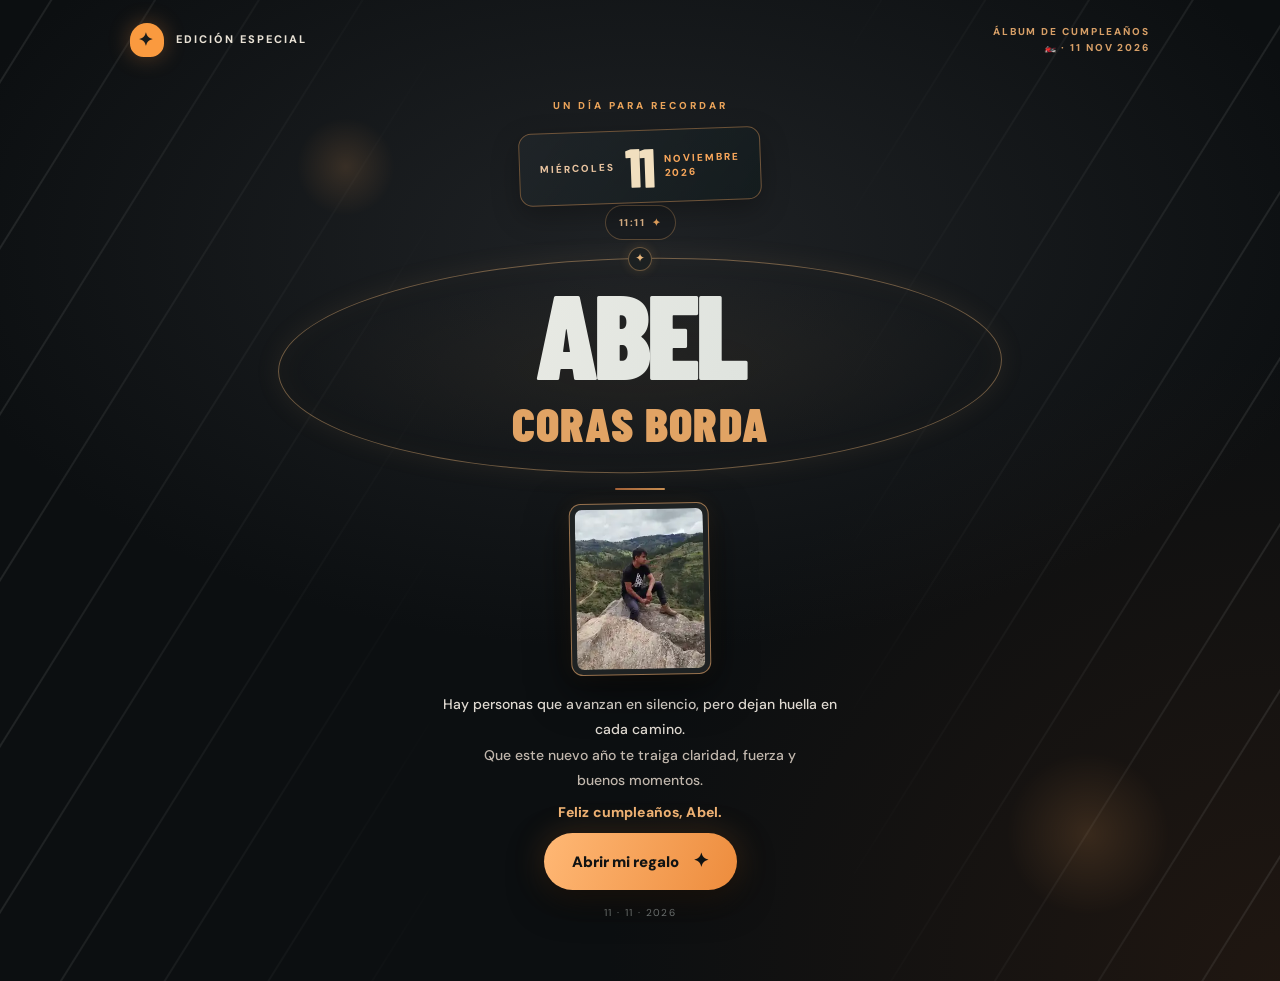
==== commit 0b3cdb96: "feat: repetir Linda Rosita y marco oval dorado elegante para Abel" ====
--- a/tarjeta-cumpleanos/index.html
+++ b/tarjeta-cumpleanos/index.html
@@ -14,10 +14,10 @@
 <link rel="preconnect" href="https://fonts.gstatic.com" crossorigin>
 <link href="https://fonts.googleapis.com/css2?family=Barlow+Condensed:wght@600;700;800;900&family=DM+Sans:wght@400;500;600;700;800&display=swap" rel="stylesheet">
 <link rel="preload" href="assets/abel-portada.webp" as="image" type="image/webp" fetchpriority="high">
-<link rel="stylesheet" href="css/styles.css">
+<link rel="stylesheet" href="css/styles.css?v=oval-fino-1">
 <link rel="stylesheet" href="css/birthday.css">
 <link rel="stylesheet" href="css/celebration.css">
-<link rel="stylesheet" href="css/music.css">
+<link rel="stylesheet" href="css/music.css?v=flotante-2">
 </head>
 <body>
 <canvas id="burst" aria-hidden="true"></canvas>
@@ -38,7 +38,10 @@
      <button class="secret-time" id="secret-1111" type="button" aria-expanded="false" aria-controls="secret-phrase" aria-label="Descubrir detalle secreto del 11:11">11:11 <span aria-hidden="true">✦</span></button>
      <p class="secret-phrase" id="secret-phrase" hidden>Que nunca te falten caminos por descubrir.</p>
    </div>
-   <h1 id="cover-name"><span>ABEL</span><span class="surname">CORAS BORDA</span></h1>
+   <div class="cover-name-oval">
+     <span class="cover-name-oval__spark" aria-hidden="true">✦</span>
+     <h1 id="cover-name"><span>ABEL</span><span class="surname">CORAS BORDA</span></h1>
+   </div>
    <div class="rule"></div>
    <figure class="cover-portrait">
      <img src="assets/abel-portada.webp" width="240" height="300" alt="Abel sentado en una roca frente a un paisaje de montañas" fetchpriority="high" decoding="async">
@@ -141,21 +144,22 @@
     <a class="modal-download" href="assets/album-abel.webp" download="Album-Abel-Coras-Borda.webp">Descargar imagen <span aria-hidden="true">↓</span></a>
   </div>
 </dialog>
-<button class="music-float" id="music-toggle" type="button" aria-expanded="false" aria-controls="music-corner" aria-label="Abrir música Linda Rosita" title="Abrir música" hidden>
+<!-- Este botón permanece oculto al abrir el regalo; solo reaparece al cerrar el video. -->
+<button class="music-float" id="music-toggle" type="button" aria-expanded="false" aria-controls="music-corner" aria-label="Volver a mostrar el video de Linda Rosita" title="Volver a mostrar el video" hidden>
   <span aria-hidden="true">♫</span>
 </button>
-<section class="music-corner" id="music-corner" aria-label="Música de Linda Rosita" hidden>
+<aside class="music-corner" id="music-corner" aria-label="Video flotante de Linda Rosita" hidden>
   <div class="music-corner__top">
     <div class="music-corner__title"><span class="music-corner__note" aria-hidden="true">♫</span><span><strong>Linda Rosita</strong><small>Chinito del Ande</small></span></div>
     <button class="music-corner__close" id="music-close" type="button" aria-label="Cerrar y detener la música">✕</button>
   </div>
-  <div class="music-corner__player" id="music-frame-slot" aria-label="Reproductor visible de YouTube"></div>
+  <div class="music-corner__player" id="music-frame-slot" aria-label="Video de YouTube que aparece automáticamente al abrir el regalo"></div>
   <div class="music-corner__bottom">
-    <span>Si no suena, pulsa ▶</span>
+    <span>Si no empieza, toca ▶</span>
     <a href="https://www.youtube.com/watch?v=d2_XXIqX1No&t=24s" target="_blank" rel="noopener noreferrer">YouTube ↗</a>
   </div>
-</section>
+</aside>
 <p class="toast" id="toast" role="status" hidden></p>
-<script type="module" src="js/app.js"></script>
+<script type="module" src="js/app.js?v=loop-oval-1"></script>
 </body>
 </html>
--- a/tarjeta-cumpleanos/css/styles.css
+++ b/tarjeta-cumpleanos/css/styles.css
@@ -226,3 +226,59 @@
  .secret-phrase:not([hidden]),.album.is-revealed .road-trace path,.album-modal[open] .album-modal-inner img{animation:none}
  .album-zoom-button img{transition:none}
 }
+
+
+/* Marco elíptico ceremonial: elegante, sin invadir las fotografías. */
+.cover-name-oval{
+ position:relative;isolation:isolate;z-index:0;
+ width:min(100%,770px);margin:18px auto 7px;
+ padding:18px 22px 23px;
+}
+.cover-name-oval::before{
+ content:"";position:absolute;inset:0 3%;z-index:-1;pointer-events:none;
+ border:1.5px solid #ddaa7275;border-radius:50% / 50%;
+ background:radial-gradient(ellipse at 50% 50%,#d89c4e0d,transparent 69%);
+ box-shadow:inset 0 0 30px #dfa45c09,0 0 27px #d5a16d16;
+ transform:rotate(-1deg);
+}
+.cover-name-oval__spark{
+ position:absolute;top:-11px;left:50%;transform:translateX(-50%);
+ display:grid;place-items:center;width:24px;height:24px;
+ border:1px solid #d5a0666b;border-radius:50%;
+ background:#1c2021;color:#e9b77d;font-size:12px;
+ box-shadow:0 0 11px #f3ad5d29;
+}
+.cover-name-oval #cover-name{margin:4px auto 0}
+.cover-name-oval #cover-name .surname{margin-top:13px}
+/* Remate fino al nombre interior, sin añadir más secciones. */
+.album-head h2 span{position:relative;display:inline-block}
+.album-head h2 span::after{
+ content:"";position:absolute;left:8%;right:8%;bottom:-8px;height:2px;
+ background:linear-gradient(90deg,transparent,#efa75a,transparent);
+ border-radius:999px;
+}
+/* Destello ocasional solo al pasar el cursor, sin animaciones permanentes. */
+.cover .cta{position:relative;overflow:hidden}
+.cover .cta::after{
+ content:"";position:absolute;inset:-60%;pointer-events:none;
+ background:linear-gradient(110deg,transparent 40%,#fff9 48%,transparent 56%);
+ opacity:0;transform:translateX(-75%) skewX(-12deg);
+}
+@media(hover:hover) and (pointer:fine){
+ .cover .cta:hover::after{opacity:1;transform:translateX(75%) skewX(-12deg);transition:transform .48s ease-out,opacity .2s}
+}
+@media(max-width:600px){
+ .cover-name-oval{width:min(100%,520px);margin:13px auto 5px;padding:13px 12px 17px}
+ .cover-name-oval::before{inset:0 1%;border-width:1px}
+ .cover-name-oval__spark{top:-10px;width:21px;height:21px;font-size:10px}
+ .cover-name-oval #cover-name{margin:4px auto 0}
+ .cover-name-oval #cover-name .surname{margin-top:8px}
+ .album-head h2 span::after{bottom:-6px}
+}
+@media(max-width:360px){
+ .cover-name-oval{padding:12px 8px 15px}
+ .cover-name-oval::before{inset:0 0}
+}
+@media(prefers-reduced-motion:reduce){
+ .cover .cta::after{display:none}
+}
--- a/tarjeta-cumpleanos/css/music.css
+++ b/tarjeta-cumpleanos/css/music.css
@@ -48,3 +48,14 @@
  .gift-reveal{display:none!important}
  .music-corner{animation:none}
 }
+
+
+/* El video, no otro botón, es el protagonista al recibir el regalo.
+   El botón de nota solamente se muestra si la persona cierra el video. */
+.music-corner{display:block;isolation:isolate;max-width:calc(100vw - 18px)}
+.music-corner[hidden],.music-float[hidden]{display:none!important}
+.music-corner__player{background:#0d1111}
+.music-corner__player iframe{background:#0d1111}
+@media(min-width:840px){
+  .music-corner{right:18px;bottom:18px;width:258px}
+}
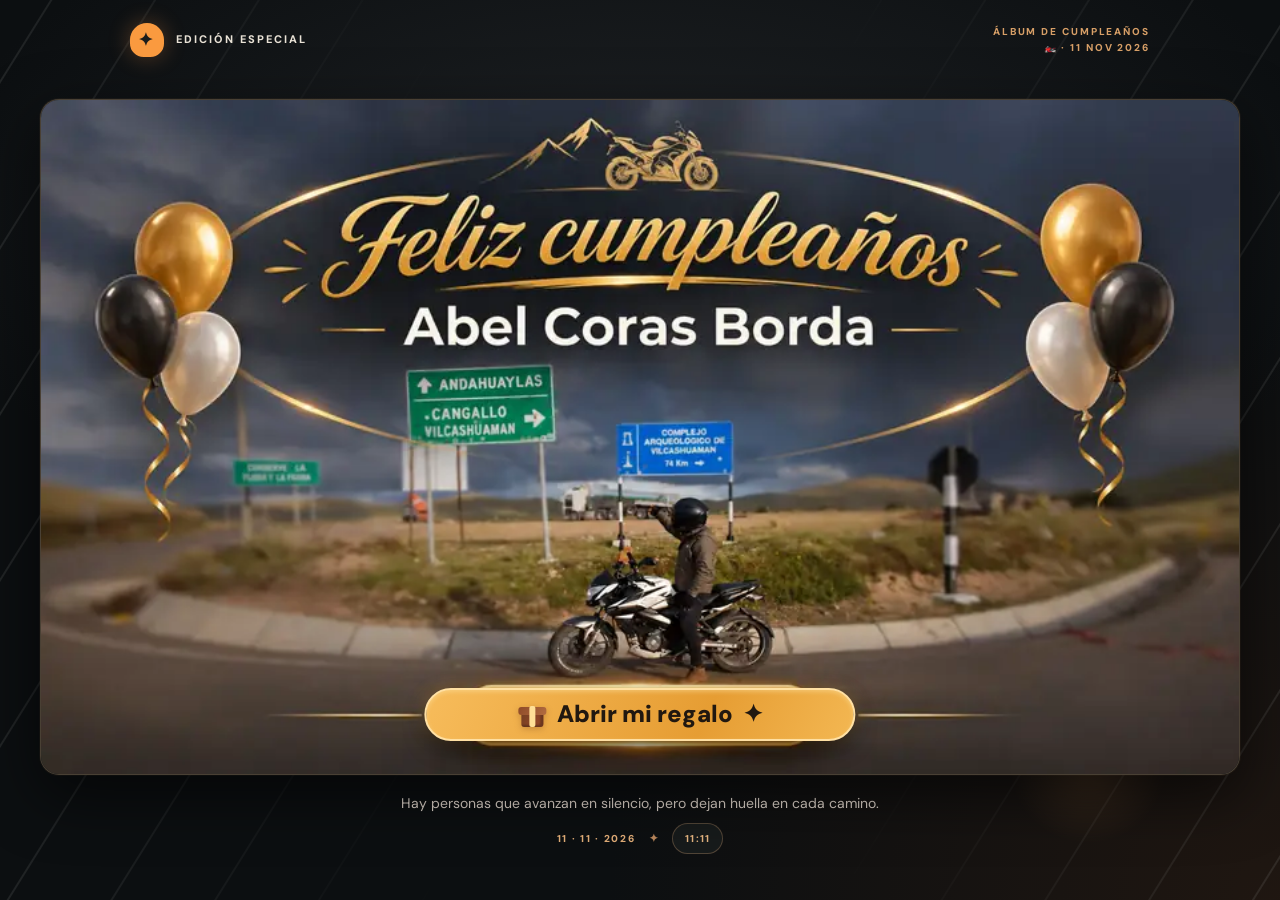
==== commit 1fc09e84: "feat: portada cinematográfica de Abel con ruta, globos y cajita de regalo interactiva" ====
--- a/tarjeta-cumpleanos/index.html
+++ b/tarjeta-cumpleanos/index.html
@@ -13,8 +13,8 @@
 <link rel="preconnect" href="https://fonts.googleapis.com">
 <link rel="preconnect" href="https://fonts.gstatic.com" crossorigin>
 <link href="https://fonts.googleapis.com/css2?family=Barlow+Condensed:wght@600;700;800;900&family=DM+Sans:wght@400;500;600;700;800&display=swap" rel="stylesheet">
-<link rel="preload" href="assets/abel-portada.webp" as="image" type="image/webp" fetchpriority="high">
-<link rel="stylesheet" href="css/styles.css?v=oval-fino-1">
+<link rel="preload" href="assets/abel-ruta-dorada.webp" as="image" type="image/webp" fetchpriority="high">
+<link rel="stylesheet" href="css/styles.css?v=portada-ruta-dorada-1">
 <link rel="stylesheet" href="css/birthday.css">
 <link rel="stylesheet" href="css/celebration.css">
 <link rel="stylesheet" href="css/music.css?v=flotante-2">
@@ -30,26 +30,20 @@
   <div class="brand"><span class="brand-mark" aria-hidden="true">✦</span>EDICIÓN ESPECIAL</div>
   <div class="edition">ÁLBUM DE CUMPLEAÑOS<br>🏍️ · 11 NOV 2026</div>
  </header>
- <section class="cover" id="cover" aria-labelledby="cover-name">
-  <div class="cover-inner">
-   <p class="cover-eyebrow">Un día para recordar</p>
-   <time class="birthday-date" datetime="2026-11-11"><span>MIÉRCOLES</span><strong>11</strong><span>NOVIEMBRE<br>2026</span></time>
-   <div class="secret-date-wrap">
-     <button class="secret-time" id="secret-1111" type="button" aria-expanded="false" aria-controls="secret-phrase" aria-label="Descubrir detalle secreto del 11:11">11:11 <span aria-hidden="true">✦</span></button>
-     <p class="secret-phrase" id="secret-phrase" hidden>Que nunca te falten caminos por descubrir.</p>
-   </div>
-   <div class="cover-name-oval">
-     <span class="cover-name-oval__spark" aria-hidden="true">✦</span>
-     <h1 id="cover-name"><span>ABEL</span><span class="surname">CORAS BORDA</span></h1>
-   </div>
-   <div class="rule"></div>
-   <figure class="cover-portrait">
-     <img src="assets/abel-portada.webp" width="240" height="300" alt="Abel sentado en una roca frente a un paisaje de montañas" fetchpriority="high" decoding="async">
-   </figure>
-   <p class="cover-reflection">Hay personas que avanzan en silencio, pero dejan huella en cada camino.<br><span>Que este nuevo año te traiga claridad, fuerza y buenos momentos.</span></p>
-   <p class="cover-wish">Feliz cumpleaños, Abel.</p>
-   <button class="cta" id="open-album" type="button">Abrir mi regalo <span aria-hidden="true">✦</span></button>
-   <p class="cover-foot">11 · 11 · 2026</p>
+ <section class="cover cover--premium" id="cover" aria-labelledby="cover-name">
+  <h1 class="premium-sr-only" id="cover-name">Feliz cumpleaños, Abel Coras Borda</h1>
+  <div class="premium-hero" aria-label="Portada especial de cumpleaños de Abel">
+    <img class="premium-hero__photo" src="assets/abel-ruta-dorada.webp" width="900" height="507" decoding="async" fetchpriority="high"
+      alt="Portada de Feliz cumpleaños Abel Coras Borda: Abel en su moto junto a señales de carretera, un marco ovalado dorado y globos elegantes a los lados">
+    <button class="premium-hero__gift" id="open-album" type="button" aria-label="Abrir mi regalo de cumpleaños">
+      <span class="premium-giftbox" aria-hidden="true"><span class="premium-giftbox__lid"></span><span class="premium-giftbox__body"></span><span class="premium-giftbox__ribbon"></span></span>
+      <span>Abrir mi regalo</span><span class="premium-hero__star" aria-hidden="true">✦</span>
+    </button>
+  </div>
+  <div class="premium-cover-footer">
+    <p class="premium-cover-footer__quote">Hay personas que avanzan en silencio, pero dejan huella en cada camino.</p>
+    <div class="premium-cover-footer__meta"><time datetime="2026-11-11">11 · 11 · 2026</time><span aria-hidden="true">✦</span><button class="premium-cover-footer__secret" id="secret-1111" type="button" aria-expanded="false" aria-controls="secret-phrase" aria-label="Descubrir detalle secreto del 11:11">11:11</button></div>
+    <p class="secret-phrase" id="secret-phrase" hidden>Que nunca te falten caminos por descubrir.</p>
   </div>
  </section>
  <main class="album" id="album" hidden aria-labelledby="album-title">
--- a/tarjeta-cumpleanos/css/styles.css
+++ b/tarjeta-cumpleanos/css/styles.css
@@ -282,3 +282,56 @@
 @media(prefers-reduced-motion:reduce){
  .cover .cta::after{display:none}
 }
+
+
+/* Portada cinematográfica aprobada: imagen real del álbum, botón funcional encima.
+   El texto y los globos están dentro de la ilustración aprobada. */
+.premium-sr-only{position:absolute!important;width:1px!important;height:1px!important;overflow:hidden!important;clip:rect(0,0,0,0)!important;clip-path:inset(50%)!important;white-space:nowrap!important}
+.cover.cover--premium{min-height:calc(100svh - 84px);display:flex;flex-direction:column;justify-content:center;align-items:center;gap:17px;padding:12px clamp(10px,3vw,40px) 35px;text-align:center}
+.premium-hero{
+ position:relative;isolation:isolate;width:min(100%,1200px);
+ border:1px solid #c69c684d;border-radius:19px;overflow:hidden;
+ background:#12191e;box-shadow:0 20px 60px #0009,0 0 0 1px #dda56510
+}
+.premium-hero__photo{display:block;width:100%;height:auto;aspect-ratio:900/507;object-fit:cover}
+.premium-hero__gift{
+ position:absolute;z-index:2;left:50%;bottom:5%;
+ transform:translateX(-50%);display:flex;align-items:center;justify-content:center;gap:10px;
+ width:min(36%,460px);min-width:260px;min-height:53px;
+ padding:10px 18px;border:2px solid #ffe0a3;border-radius:999px;
+ background:linear-gradient(115deg,#f7bc5b,#e69d33 65%,#f3b752);
+ color:#211810;font:900 clamp(16px,2vw,24px)/1.15 "DM Sans",Arial,sans-serif;
+ box-shadow:0 8px 19px #0009,0 0 16px #f8b4555e,inset 0 2px 4px #ffebae66;
+ transition:filter .16s,box-shadow .16s
+}
+.premium-hero__gift:hover{filter:brightness(1.07);box-shadow:0 12px 25px #0009,0 0 22px #ffbb62a6}
+.premium-hero__gift:active{transform:translateX(-50%) scale(.98)}
+.premium-hero__star{font-size:clamp(15px,2vw,24px)}
+/* Cajita con tapa y cinta, hecha en CSS: se anima solo al abrir. */
+.premium-giftbox{position:relative;display:inline-block;width:30px;height:29px;flex:none;filter:drop-shadow(0 2px 3px #7b461d55)}
+.premium-giftbox__body{position:absolute;left:4px;right:4px;top:11px;bottom:2px;border-radius:3px;background:linear-gradient(125deg,#713e21,#9c492a);box-shadow:inset -3px -2px 2px #46271688}
+.premium-giftbox__lid{position:absolute;z-index:2;left:1px;right:1px;top:7px;height:8px;border-radius:3px;background:linear-gradient(120deg,#8e4b28,#b26b40)}
+.premium-giftbox__ribbon{position:absolute;z-index:3;left:12px;top:6px;width:6px;height:21px;border-radius:2px;background:#ffdf97}
+.premium-hero__gift:hover .premium-giftbox__lid{transform:translateY(-3px) rotate(-6deg);transition:transform .22s}
+.premium-cover-footer{display:flex;flex-direction:column;align-items:center;gap:8px;width:min(100%,740px);padding:0 9px}
+.premium-cover-footer__quote{margin:0;color:#e3d9cf;font-size:clamp(11px,1.4vw,14px);line-height:1.65;text-wrap:pretty}
+.premium-cover-footer__meta{display:flex;align-items:center;justify-content:center;gap:13px;color:#e4af79;font-size:10px;font-weight:800;letter-spacing:.17em}
+.premium-cover-footer__meta>span{font-size:11px;color:#bc885d}
+.premium-cover-footer__secret{border:1px solid #b58d675e;background:#1c2020b0;color:#e5b580;border-radius:99px;padding:5px 12px;min-height:31px;font-size:10px;font-weight:800;letter-spacing:.12em}
+.premium-cover-footer .secret-phrase{margin:0}
+@media(max-width:600px){
+ .cover.cover--premium{min-height:calc(100svh - 72px);justify-content:center;gap:15px;padding:12px 10px 34px}
+ .premium-hero{border-radius:12px}
+ .premium-hero__gift{bottom:2%;width:min(79%,320px);min-width:0;min-height:46px;padding:6px 12px;gap:7px;font-size:14px;border-width:1.5px}
+ .premium-giftbox{transform:scale(.8);transform-origin:center;margin:-4px}
+ .premium-hero__star{font-size:16px}
+ .premium-cover-footer__quote{max-width:340px;font-size:12px}
+}
+@media(max-width:370px){
+ .premium-hero__gift{bottom:1%;font-size:13px;min-height:43px}
+ .premium-cover-footer{gap:7px}
+}
+@media(prefers-reduced-motion:reduce){
+ .premium-hero__gift{transition:none}
+ .premium-hero__gift:hover .premium-giftbox__lid{transform:none;transition:none}
+}
